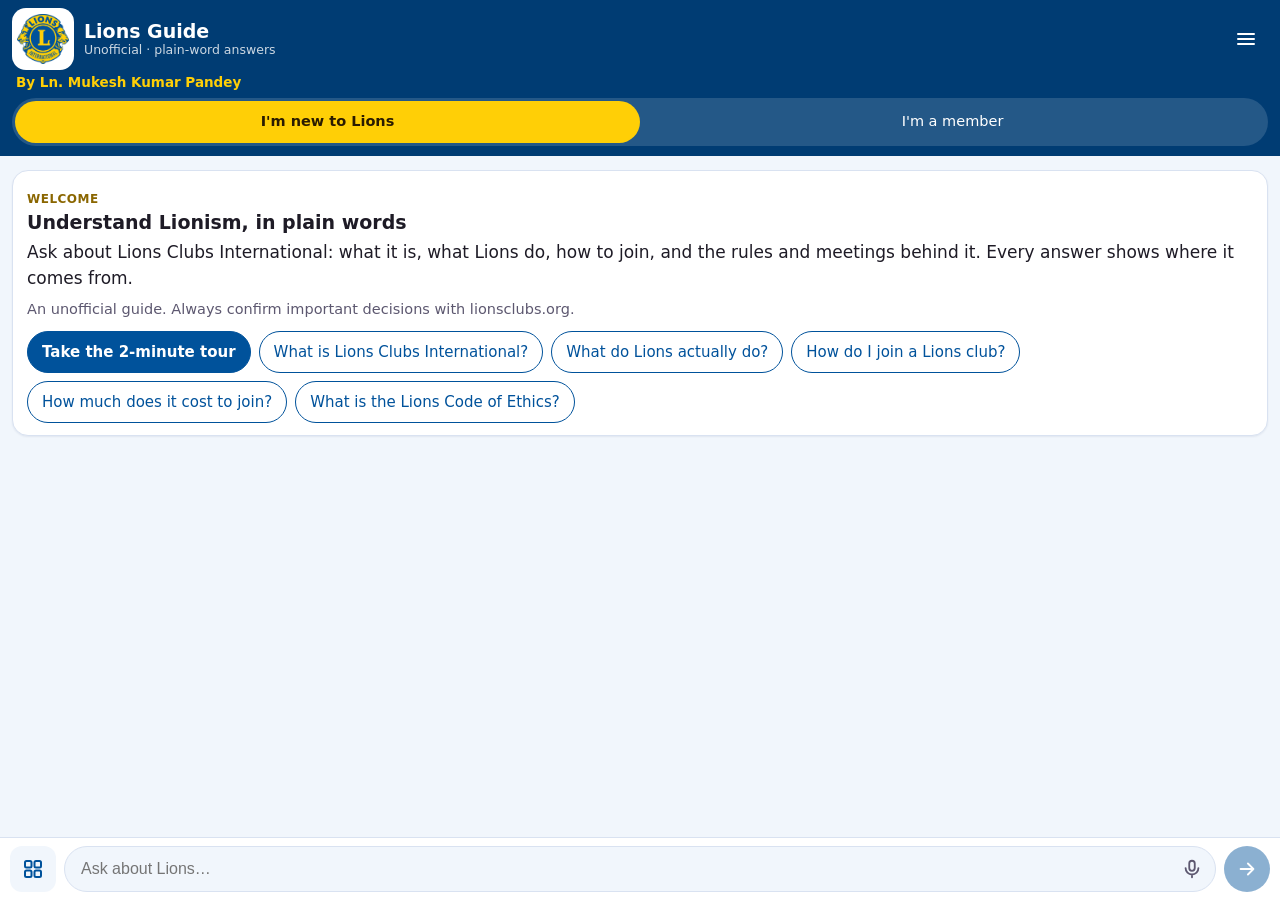
==== index.html @ d9a33a5b "Add files via upload" ====
<!doctype html>
<html lang="en">
<head>
<meta charset="utf-8">
<meta name="viewport" content="width=device-width,initial-scale=1,viewport-fit=cover">
<title>Lions Guide: understand Lionism</title>
<meta name="description" content="A free, unofficial guide that explains Lions Clubs International in plain words: what Lions do, how to join, and the rules and meetings behind it.">
<meta name="theme-color" content="#003c73">
<link rel="manifest" href="manifest.webmanifest">
<link rel="icon" href="icon-192.png">
<link rel="apple-touch-icon" href="apple-touch-icon.png">
<meta name="apple-mobile-web-app-capable" content="yes">
<meta name="mobile-web-app-capable" content="yes">
<meta name="apple-mobile-web-app-title" content="Lions Guide">
<meta name="apple-mobile-web-app-status-bar-style" content="black-translucent">
<link rel="stylesheet" href="style.css">
</head>
<body>
<header class="top">
  <div class="brand">
    <div class="mark" aria-hidden="true">L</div>
    <div class="ttl"><b>Lions Guide</b><small>Unofficial · plain-word answers</small></div>
    <button class="iconbtn" id="menuBtn" type="button" aria-label="Menu">
      <svg viewBox="0 0 24 24"><path d="M4 7h16M4 12h16M4 17h16"/></svg>
    </button>
  </div>
  <div class="by">By Ln. Mukesh Kumar Pandey</div>
  <div class="seg" role="group" aria-label="Who are you?">
    <button type="button" data-mode="new" aria-pressed="true">I'm new to Lions</button>
    <button type="button" data-mode="member" aria-pressed="false">I'm a member</button>
  </div>
</header>

<main id="chat" role="log" aria-live="polite" aria-label="Conversation"></main>

<form class="composer" id="form" autocomplete="off">
  <button class="iconbtn" id="topicsBtn" type="button" aria-label="Browse topics">
    <svg viewBox="0 0 24 24"><rect x="4" y="4" width="6.5" height="6.5" rx="1.5"/><rect x="13.5" y="4" width="6.5" height="6.5" rx="1.5"/><rect x="4" y="13.5" width="6.5" height="6.5" rx="1.5"/><rect x="13.5" y="13.5" width="6.5" height="6.5" rx="1.5"/></svg>
  </button>
  <div class="field">
    <label class="sr" for="q">Ask a question about Lions</label>
    <input id="q" type="text" inputmode="text" enterkeyhint="send" placeholder="Ask about Lions…" maxlength="300" autocapitalize="sentences">
    <button id="mic" type="button" aria-label="Speak your question">
      <svg viewBox="0 0 24 24"><rect x="9" y="3" width="6" height="11" rx="3"/><path d="M5 11a7 7 0 0 0 14 0M12 18v3"/></svg>
    </button>
  </div>
  <button id="send" type="submit" aria-label="Send">
    <svg viewBox="0 0 24 24"><path d="M5 12h14M13 6l6 6-6 6"/></svg>
  </button>
</form>

<div class="scrim" id="scrim"></div>
<section class="sheet" id="sheet" role="dialog" aria-modal="true" aria-labelledby="sheetTitle">
  <header><h3 id="sheetTitle"></h3>
    <button class="iconbtn" id="sheetClose" type="button" aria-label="Close"><svg viewBox="0 0 24 24"><path d="M6 6l12 12M18 6L6 18"/></svg></button>
  </header>
  <div class="body" id="sheetBody"></div>
</section>

<noscript><p style="padding:16px">This guide needs JavaScript. You can read the official material at lionsclubs.org.</p></noscript>
<script src="kb.js"></script>
<script src="search.js"></script>
<script src="app.js"></script>
</body>
</html>
---- style.css ----
:root{
  --purple:#00529b; --purple-d:#003c73; --gold:#ffcf06; --gold-d:#8a6600;
  --bg:#f1f6fc; --card:#fff; --ink:#1e1b26; --muted:#5d5870; --line:#d9e2f1;
  --ok:#1d6b3a; --ok-bg:#e6f4ea; --warn:#8a5a00; --warn-bg:#fff3d6; --user:#00529b; --user-ink:#fff;
  --fs:17px; --r:16px;
}
@media (prefers-color-scheme:dark){
  :root{--bg:#0c1424; --card:#141f36; --ink:#edf2fb; --muted:#a9b8d4; --line:#27365a; --purple:#4f82d6; --purple-d:#0a1a3f;
    --ok:#7fd69b; --ok-bg:#16301f; --warn:#f2c46b; --warn-bg:#3a2d10; --user:#2f64c4; --gold-d:#f5b800}
}
*{box-sizing:border-box;-webkit-tap-highlight-color:transparent}
html,body{margin:0;height:100%;background:var(--bg);color:var(--ink);font:var(--fs)/1.5 system-ui,-apple-system,"Segoe UI",Roboto,"Noto Sans",sans-serif;-webkit-text-size-adjust:100%}
body{display:flex;flex-direction:column;height:100dvh;overflow:hidden}
button{font:inherit;color:inherit;cursor:pointer}
a{color:var(--purple)}
@media (prefers-color-scheme:dark){a{color:#9dbdf2}}

/* header */
.top{background:var(--purple-d);color:#fff;padding:calc(env(safe-area-inset-top) + 8px) 12px 10px;display:flex;flex-direction:column;gap:8px;flex:none}
.brand{display:flex;align-items:center;gap:10px}
.mark{width:38px;height:38px;border-radius:10px;background:var(--gold);color:var(--purple-d);display:grid;place-items:center;font-weight:800;font-size:22px;flex:none}
.ttl{flex:1;min-width:0}
.ttl b{display:block;font-size:19px;line-height:1.15;white-space:nowrap}
.ttl small{display:block;opacity:.8;font-size:12.5px;line-height:1.2;white-space:nowrap;overflow:hidden;text-overflow:ellipsis}
.seg{display:grid;grid-template-columns:1fr 1fr;background:rgba(255,255,255,.14);border-radius:999px;padding:3px}
.seg button{border:0;background:transparent;color:#fff;padding:8px 10px;border-radius:999px;font-size:14.5px;min-height:42px}
.seg button[aria-pressed=true]{background:var(--gold);color:#2a1b00;font-weight:700}
.iconbtn{width:44px;height:44px;border:0;background:transparent;color:inherit;border-radius:12px;display:grid;place-items:center;flex:none}
.iconbtn:active{background:rgba(255,255,255,.15)}
.iconbtn svg{width:24px;height:24px;fill:none;stroke:currentColor;stroke-width:2;stroke-linecap:round;stroke-linejoin:round}

/* chat */
#chat{flex:1;overflow-y:auto;padding:14px 12px 20px;scroll-behavior:smooth;overscroll-behavior:contain}
.msg{max-width:100%;margin:0 0 14px;animation:in .22s ease-out;scroll-margin-top:8px}
@keyframes in{from{opacity:0;transform:translateY(6px)}to{opacity:1;transform:none}}
@media (prefers-reduced-motion:reduce){.msg{animation:none}#chat{scroll-behavior:auto}}
.me{display:flex;justify-content:flex-end}
.me span{background:var(--user);color:var(--user-ink);padding:10px 14px;border-radius:18px 18px 4px 18px;max-width:85%;overflow-wrap:anywhere}
.card{background:var(--card);border:1px solid var(--line);border-radius:var(--r);padding:14px 14px 12px;box-shadow:0 1px 2px rgba(10,30,80,.07)}
.card+.card{margin-top:10px}
.cat{display:inline-block;font-size:12px;font-weight:700;letter-spacing:.04em;text-transform:uppercase;color:var(--gold-d);margin-bottom:2px}
.card h2{margin:0 0 6px;font-size:19px;line-height:1.25}
.card p{margin:0 0 8px}
.small{font-size:14.5px;color:var(--muted)}
details{margin:6px 0 8px;border-top:1px dashed var(--line);padding-top:6px}
summary{cursor:pointer;font-weight:600;min-height:40px;display:flex;align-items:center;color:var(--purple)}
@media (prefers-color-scheme:dark){summary{color:#9dbdf2}}
details ul{margin:4px 0 0;padding-left:20px}
details li{margin:4px 0}
.srcs{display:flex;flex-wrap:wrap;gap:6px;margin:6px 0 4px}
.src{display:inline-flex;align-items:center;gap:6px;border:1px solid var(--line);border-radius:10px;padding:6px 9px;font-size:13.5px;text-decoration:none;min-height:36px;max-width:100%}
.badge{font-size:11px;font-weight:700;padding:2px 6px;border-radius:6px;white-space:nowrap}
.badge.official{background:var(--ok-bg);color:var(--ok)}
.badge.affiliate{background:var(--warn-bg);color:var(--warn)}
.actions{display:flex;gap:6px;flex-wrap:wrap;margin-top:6px}
.act{border:1px solid var(--line);background:transparent;border-radius:10px;padding:6px 12px;min-height:40px;font-size:14px;color:var(--muted)}
.act[aria-pressed=true]{background:var(--ok-bg);color:var(--ok);border-color:transparent}
.chips{display:flex;flex-wrap:wrap;gap:8px;margin-top:10px}
.chip{border:1.5px solid var(--purple);background:transparent;color:var(--purple);border-radius:999px;padding:8px 14px;min-height:42px;font-size:15px;text-align:left}
@media (prefers-color-scheme:dark){.chip{color:#b4cdf7;border-color:#4f82d6}}
.chip:active{background:var(--purple);color:#fff}
.chip.primary{background:var(--purple);color:#fff;font-weight:600}
.lead{font-size:14px;color:var(--muted);margin:2px 2px 8px}
.pass{border-left:4px solid var(--gold);padding:4px 0 4px 10px;margin:10px 0}
.pass b{display:block;font-size:15px}
.pass .where{font-size:13px;color:var(--muted);margin-bottom:3px}
.pass p{margin:2px 0;font-size:15.5px}
.step{font-size:13px;color:var(--muted);margin-bottom:6px}
.dots{display:flex;gap:4px;margin:2px 0 8px}
.dots i{height:5px;flex:1;border-radius:3px;background:var(--line)}
.dots i.on{background:var(--gold)}

/* composer */
.composer{flex:none;background:var(--card);border-top:1px solid var(--line);padding:8px 10px calc(env(safe-area-inset-bottom) + 8px);display:flex;align-items:center;gap:8px}
.composer .iconbtn{color:var(--purple);background:var(--bg);width:46px;height:46px}
@media (prefers-color-scheme:dark){.composer .iconbtn{color:#b4cdf7}}
.field{flex:1;position:relative;min-width:0}
#q{width:100%;border:1.5px solid var(--line);background:var(--bg);color:var(--ink);border-radius:23px;padding:11px 46px 11px 16px;font-size:16px;min-height:46px;outline:none}
#q:focus{border-color:var(--purple)}
#mic{position:absolute;right:2px;top:1px;width:44px;height:44px;border:0;background:transparent;color:var(--muted);border-radius:50%;display:none;place-items:center}
#mic.on{color:#c0392b}
#mic svg,#send svg{width:22px;height:22px;fill:none;stroke:currentColor;stroke-width:2;stroke-linecap:round;stroke-linejoin:round}
#send{width:46px;height:46px;border:0;border-radius:50%;background:var(--purple);color:#fff;display:grid;place-items:center;flex:none}
#send:disabled{opacity:.45}

/* sheet */
.scrim{position:fixed;inset:0;background:rgba(5,12,30,.55);display:none;z-index:20}
.scrim.open{display:block}
.sheet{position:fixed;left:0;right:0;bottom:0;max-height:86dvh;background:var(--card);border-radius:20px 20px 0 0;z-index:21;transform:translateY(105%);transition:transform .25s ease;display:flex;flex-direction:column;padding-bottom:env(safe-area-inset-bottom)}
.sheet.open{transform:none}
@media (prefers-reduced-motion:reduce){.sheet{transition:none}}
.sheet header{display:flex;align-items:center;padding:8px 8px 4px 16px}
.sheet header h3{flex:1;margin:0;font-size:18px}
.sheet .body{overflow-y:auto;padding:4px 16px 18px}
.sheet .iconbtn{color:var(--ink)}
.row{display:flex;align-items:center;justify-content:space-between;gap:10px;width:100%;border:0;background:transparent;text-align:left;padding:12px 4px;min-height:48px;border-bottom:1px solid var(--line);font-size:16px}
.grp{font-size:12px;font-weight:700;letter-spacing:.05em;text-transform:uppercase;color:var(--gold-d);margin:14px 0 2px}
.size button{border:1px solid var(--line);background:transparent;border-radius:10px;padding:8px 14px;min-height:42px;margin-right:6px}
.hide{display:none!important}
.sr{position:absolute;width:1px;height:1px;overflow:hidden;clip:rect(0 0 0 0)}

.docs{padding:4px 14px}.docs>summary{min-height:44px}.docs .pass:first-of-type{margin-top:4px}
.card+.lead,.msg>.lead{margin-top:12px}.src{background:transparent}button.src{color:var(--muted)}

.mark{overflow:hidden}.mark img{width:100%;height:100%;object-fit:contain;display:block;background:#fff;padding:3px}
.ttl small.by{opacity:1;color:var(--gold);font-weight:600;font-size:12.5px;margin-top:1px}

.mark.has-logo{width:62px;height:62px;border-radius:14px;background:#fff;display:grid;place-items:center}
.mark.has-logo img{width:100%;height:100%;object-fit:contain;padding:5px;background:transparent}
.top>.by{margin:-4px 0 0 4px;color:var(--gold);font-weight:700;font-size:13.5px;line-height:1.2}
.seg button[aria-pressed=true]{background:var(--gold)}
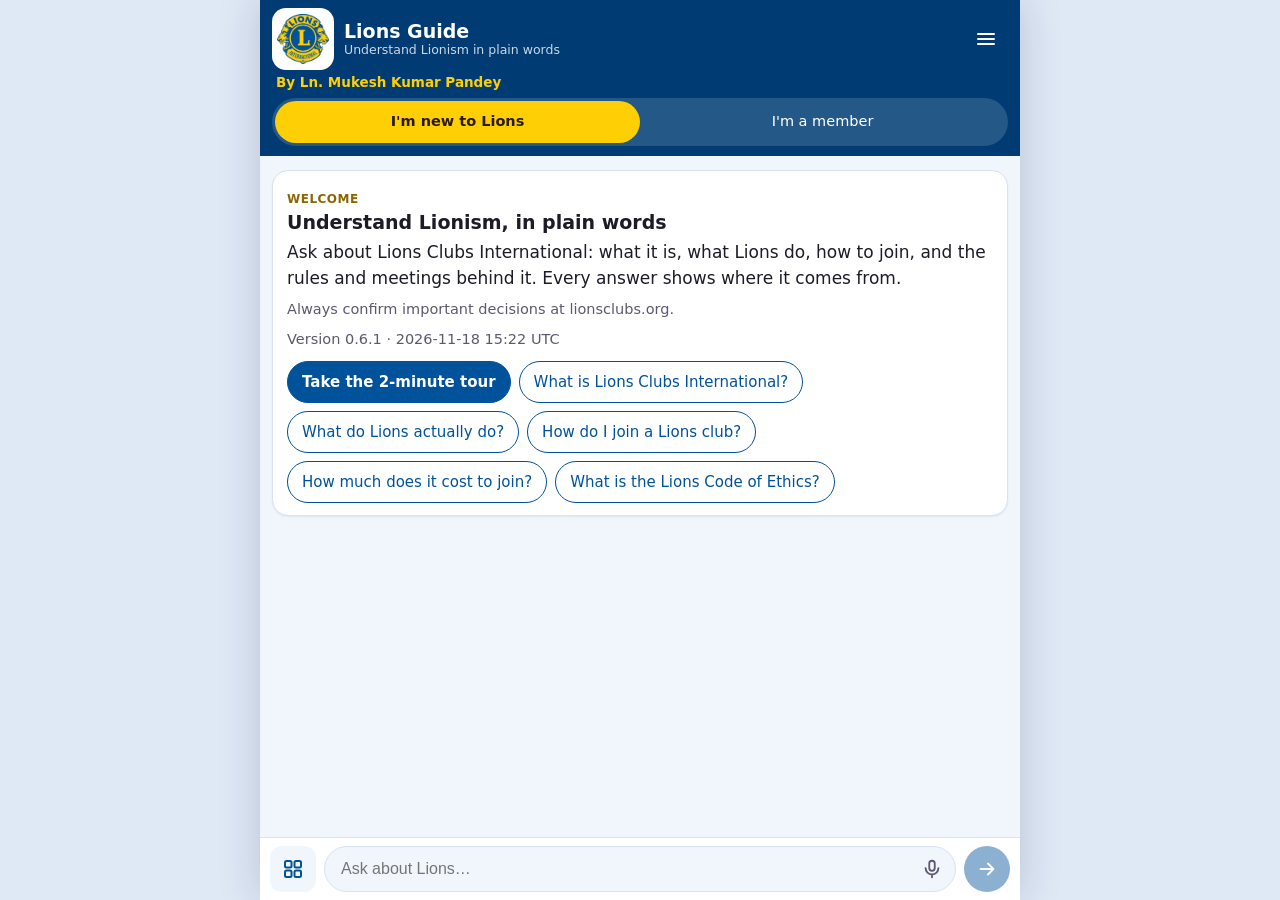
==== commit 8623ec25: "Add files via upload" ====
--- a/index.html
+++ b/index.html
@@ -4,7 +4,7 @@
 <meta charset="utf-8">
 <meta name="viewport" content="width=device-width,initial-scale=1,viewport-fit=cover">
 <title>Lions Guide: understand Lionism</title>
-<meta name="description" content="A free, unofficial guide that explains Lions Clubs International in plain words: what Lions do, how to join, and the rules and meetings behind it.">
+<meta name="description" content="A free guide that explains Lions Clubs International in plain words: what Lions do, how to join, and the rules and meetings behind it.">
 <meta name="theme-color" content="#003c73">
 <link rel="manifest" href="manifest.webmanifest">
 <link rel="icon" href="icon-192.png">
@@ -18,8 +18,8 @@
 <body>
 <header class="top">
   <div class="brand">
-    <div class="mark" aria-hidden="true">L</div>
-    <div class="ttl"><b>Lions Guide</b><small>Unofficial · plain-word answers</small></div>
+    <div class="mark" id="mark"><img id="logo" src="logo.png" alt="Lions Clubs International logo" hidden><span aria-hidden="true">L</span></div>
+    <div class="ttl"><b>Lions Guide</b><small>Understand Lionism in plain words</small></div>
     <button class="iconbtn" id="menuBtn" type="button" aria-label="Menu">
       <svg viewBox="0 0 24 24"><path d="M4 7h16M4 12h16M4 17h16"/></svg>
     </button>
@@ -58,6 +58,7 @@
 </section>
 
 <noscript><p style="padding:16px">This guide needs JavaScript. You can read the official material at lionsclubs.org.</p></noscript>
+<script src="config.js"></script>
 <script src="kb.js"></script>
 <script src="search.js"></script>
 <script src="app.js"></script>
--- a/style.css
+++ b/style.css
@@ -109,3 +109,13 @@
 .mark.has-logo img{width:100%;height:100%;object-fit:contain;padding:5px;background:transparent}
 .top>.by{margin:-4px 0 0 4px;color:var(--gold);font-weight:700;font-size:13.5px;line-height:1.2}
 .seg button[aria-pressed=true]{background:var(--gold)}
+
+/* wide screens: keep the phone layout, centred */
+html{background:#dfe8f5}
+@media (prefers-color-scheme:dark){html{background:#050a14}}
+body{max-width:760px;margin:0 auto;background:var(--bg);box-shadow:0 0 40px rgba(0,30,80,.18)}
+.sheet{max-width:760px;margin:0 auto}
+.mark span[hidden],.mark img[hidden]{display:none}
+.pts{margin:4px 0 8px;padding-left:20px}
+.pts li{margin:4px 0}
+.gen{border-left:4px solid var(--gold)}.gen p{margin:6px 0}.typing{color:#5b6b80;font-style:italic}
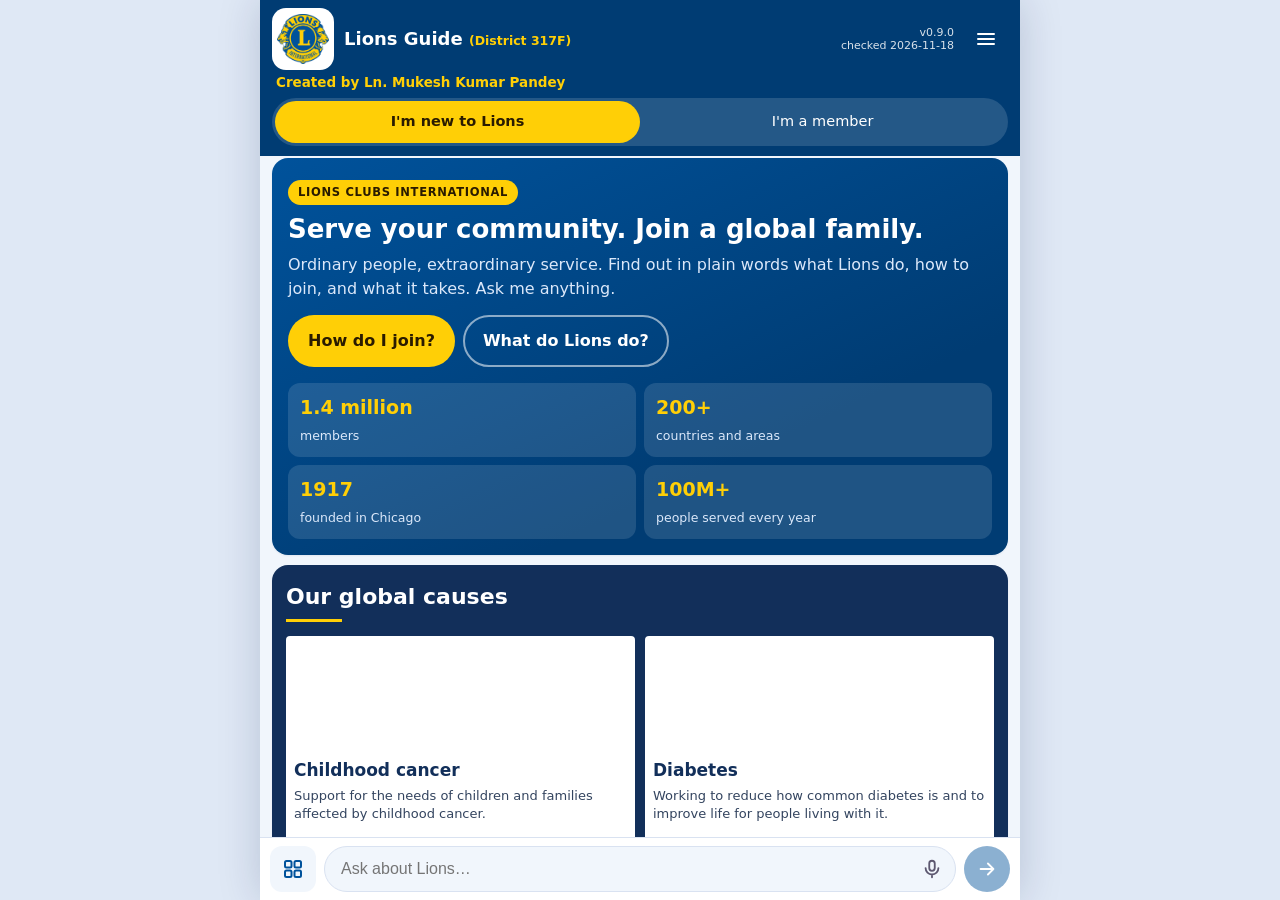
==== commit b7d6bb58: "Add files via upload" ====
--- a/index.html
+++ b/index.html
@@ -19,12 +19,13 @@
 <header class="top">
   <div class="brand">
     <div class="mark" id="mark"><img id="logo" src="logo.png" alt="Lions Clubs International logo" hidden><span aria-hidden="true">L</span></div>
-    <div class="ttl"><b>Lions Guide</b><small>Understand Lionism in plain words</small></div>
+    <div class="ttl"><b>Lions Guide <span class="dist">(District 317F)</span></b><small>Understand Lionism in plain words</small></div>
+    <div class="vtag" id="ver" aria-label="Version"></div>
     <button class="iconbtn" id="menuBtn" type="button" aria-label="Menu">
       <svg viewBox="0 0 24 24"><path d="M4 7h16M4 12h16M4 17h16"/></svg>
     </button>
   </div>
-  <div class="by">By Ln. Mukesh Kumar Pandey</div>
+  <div class="by">Created by Ln. Mukesh Kumar Pandey</div>
   <div class="seg" role="group" aria-label="Who are you?">
     <button type="button" data-mode="new" aria-pressed="true">I'm new to Lions</button>
     <button type="button" data-mode="member" aria-pressed="false">I'm a member</button>
--- a/style.css
+++ b/style.css
@@ -20,7 +20,7 @@
 .brand{display:flex;align-items:center;gap:10px}
 .mark{width:38px;height:38px;border-radius:10px;background:var(--gold);color:var(--purple-d);display:grid;place-items:center;font-weight:800;font-size:22px;flex:none}
 .ttl{flex:1;min-width:0}
-.ttl b{display:block;font-size:19px;line-height:1.15;white-space:nowrap}
+.ttl b{display:block;font-size:19px;line-height:1.15;white-space:pre-line}
 .ttl small{display:block;opacity:.8;font-size:12.5px;line-height:1.2;white-space:nowrap;overflow:hidden;text-overflow:ellipsis}
 .seg{display:grid;grid-template-columns:1fr 1fr;background:rgba(255,255,255,.14);border-radius:999px;padding:3px}
 .seg button{border:0;background:transparent;color:#fff;padding:8px 10px;border-radius:999px;font-size:14.5px;min-height:42px}
@@ -49,7 +49,7 @@
 details li{margin:4px 0}
 .srcs{display:flex;flex-wrap:wrap;gap:6px;margin:6px 0 4px}
 .src{display:inline-flex;align-items:center;gap:6px;border:1px solid var(--line);border-radius:10px;padding:6px 9px;font-size:13.5px;text-decoration:none;min-height:36px;max-width:100%}
-.badge{font-size:11px;font-weight:700;padding:2px 6px;border-radius:6px;white-space:nowrap}
+.badge{font-size:11px;font-weight:700;padding:2px 6px;border-radius:6px;white-space:pre-line}
 .badge.official{background:var(--ok-bg);color:var(--ok)}
 .badge.affiliate{background:var(--warn-bg);color:var(--warn)}
 .actions{display:flex;gap:6px;flex-wrap:wrap;margin-top:6px}
@@ -119,3 +119,49 @@
 .pts{margin:4px 0 8px;padding-left:20px}
 .pts li{margin:4px 0}
 .gen{border-left:4px solid var(--gold)}.gen p{margin:6px 0}.typing{color:#5b6b80;font-style:italic}
+.lib .libitem{display:block;padding:10px 0;border-top:1px dashed var(--line);color:inherit;text-decoration:none}.lib .libitem b{color:var(--purple)}.lib .libitem p{margin:4px 0 0;font-size:.92em}.lib .where{font-size:.82em;color:#5b6b80}
+.tiles{display:grid;grid-template-columns:1fr 1fr;gap:8px;margin:10px 0 4px}
+.tile{display:flex;flex-direction:column;gap:3px;text-align:left;border:1.5px solid var(--line);background:var(--card);color:inherit;border-radius:12px;padding:11px 12px;min-height:76px}
+.tile b{color:var(--purple);font-size:15px;line-height:1.2}.tile small{color:var(--muted);font-size:12.5px;line-height:1.3}
+.tile:active{background:var(--purple)}.tile:active b,.tile:active small{color:#fff}
+.hub .grp{margin:14px 0 4px;font-weight:700;font-size:13px;letter-spacing:.04em;text-transform:uppercase;color:var(--muted)}
+.hub .libitem{margin-top:6px}
+.hub a.libitem{display:block;text-decoration:none;color:inherit;border:1px solid var(--line);border-radius:10px;padding:9px 11px}
+.hub a.libitem b{color:var(--purple);display:block}.hub a.libitem p{margin:3px 0 0;font-size:13.5px;color:var(--muted)}
+.levels .lvl{margin:14px 0 2px;font-weight:700;font-size:13px;letter-spacing:.04em;text-transform:uppercase;color:var(--gold-text,#8a6a00)}
+.hero{background:linear-gradient(155deg,#00529b 0%,#003c73 70%);color:#fff;border:0;padding:20px 16px 16px}
+.hero .kicker{display:inline-block;background:var(--gold);color:#2a1b00;font-weight:800;font-size:11.5px;letter-spacing:.06em;text-transform:uppercase;padding:4px 10px;border-radius:999px;margin-bottom:10px}
+.hero h1{margin:0 0 8px;font-size:26px;line-height:1.15;font-weight:800}
+.hero p{color:#dbe8fa;margin:0 0 14px;font-size:16px}
+.hero .cta{display:flex;flex-wrap:wrap;gap:8px;margin-bottom:16px}
+.btn{border-radius:999px;padding:12px 18px;font-size:16px;font-weight:700;min-height:46px;border:2px solid transparent}
+.btn.gold{background:var(--gold);color:#2a1b00}.btn.ghost{background:transparent;color:#fff;border-color:rgba(255,255,255,.55)}
+.stats{display:grid;grid-template-columns:1fr 1fr;gap:8px}
+.stat{background:rgba(255,255,255,.12);border-radius:12px;padding:10px 12px}
+.stat b{display:block;font-size:19px;color:var(--gold)}.stat small{color:#dbe8fa;font-size:12.5px}
+.tile.cause{align-items:flex-start}.tile .ico{font-size:24px;line-height:1}
+.causes{background:#122f5a;border:0;padding:18px 14px 14px;color:#fff}
+.causes h2{color:#fff;font-size:22px;margin:0}
+.causes .rule{display:block;width:56px;height:3px;background:var(--gold);margin:8px 0 14px}
+.cgrid{display:grid;grid-template-columns:1fr 1fr;gap:10px}
+.cause{display:flex;flex-direction:column;text-align:left;background:#fff;color:#122f5a;border:0;border-radius:4px;padding:8px 8px 12px;gap:4px;min-height:230px}
+.cause .chead{position:relative;display:block;height:104px;border-radius:2px;overflow:hidden}
+.cause .cico{position:absolute;top:12px;left:50%;transform:translateX(-50%);width:46px;height:46px;border:3px solid rgba(255,255,255,.75);border-radius:50%;display:grid;place-items:center;font-size:22px;filter:grayscale(1) brightness(2.4)}
+.cause .ctab{position:absolute;left:0;bottom:0;width:78%;padding:7px 10px;font-weight:700;font-size:14px;clip-path:polygon(0 0,88% 0,100% 100%,0 100%)}
+.cause b{font-size:17px;margin-top:6px;color:#122f5a}
+.cause small{color:#33445f;font-size:13px;line-height:1.35}
+.cause:active{outline:3px solid var(--gold)}
+.embed .top .by{}
+.dover{position:fixed;inset:0;z-index:9999;background:rgba(0,30,70,.82);display:grid;place-items:center;padding:16px;overflow:auto}
+.dbox{background:#fff;color:#122f5a;border-radius:16px;max-width:460px;width:100%;padding:22px 20px 18px;box-shadow:0 12px 40px rgba(0,0,0,.4);border-top:6px solid var(--gold)}
+@media (prefers-color-scheme:dark){.dbox{background:#141f36;color:#edf2fb}.dbox a{color:#9fc0f5}}
+.dlogo{height:54px;width:auto;display:block;margin:0 0 8px}
+.dbox h2{margin:0 0 10px;font-size:22px}.dbox p{margin:0 0 10px;font-size:15.5px;line-height:1.5}
+.dbox .dask{font-weight:600}.dbtns{display:flex;gap:10px;margin-top:14px}
+.dbtns .btn{flex:1}.dbox .btn.ghost{color:#003c73;border-color:#003c73}
+@media (prefers-color-scheme:dark){.dbox .btn.ghost{color:#cfe0fb;border-color:#6f93d3}}
+.dclosed{min-height:100vh;display:grid;place-content:center;justify-items:center;gap:10px;text-align:center;padding:20px;background:#003c73;color:#fff}.dclosed h2{margin:0}
+
+.vtag{margin-left:auto;font-size:11px;line-height:1.2;color:#fff;opacity:.85;text-align:right;white-space:pre-line}
+.brand .ttl{min-width:0}
+.ttl b{font-size:18px}.ttl b .dist{font-size:12.5px;font-weight:600;color:var(--gold);white-space:nowrap}.ttl small:not(.by){display:none}
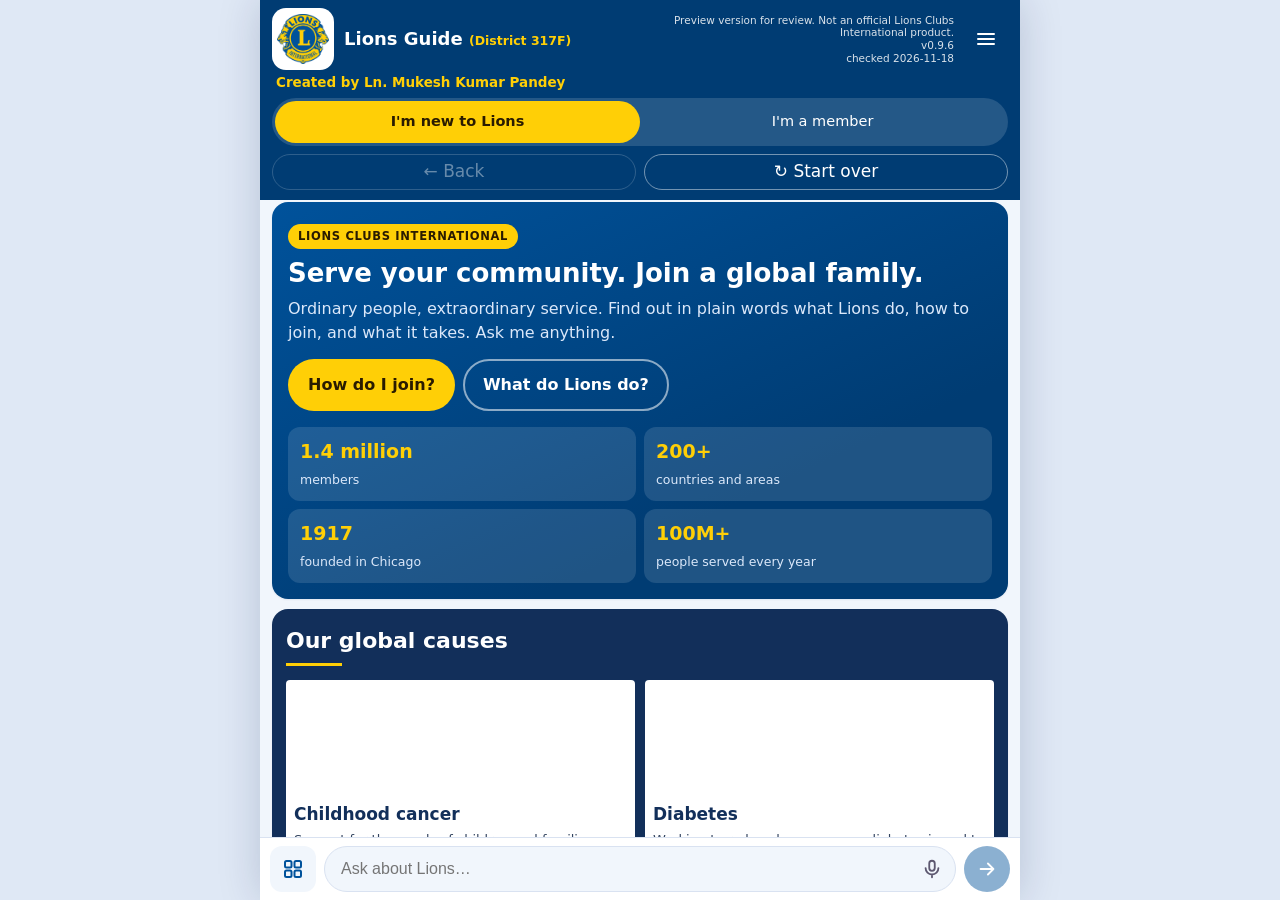
==== commit 95927ca9: "Add files via upload" ====
--- a/index.html
+++ b/index.html
@@ -29,6 +29,10 @@
   <div class="seg" role="group" aria-label="Who are you?">
     <button type="button" data-mode="new" aria-pressed="true">I'm new to Lions</button>
     <button type="button" data-mode="member" aria-pressed="false">I'm a member</button>
+  </div>
+  <div class="nav2">
+    <button type="button" id="backBtn">&#8592; Back</button>
+    <button type="button" id="resetBtn">&#8635; Start over</button>
   </div>
 </header>
 
--- a/style.css
+++ b/style.css
@@ -165,3 +165,5 @@
 .vtag{margin-left:auto;font-size:11px;line-height:1.2;color:#fff;opacity:.85;text-align:right;white-space:pre-line}
 .brand .ttl{min-width:0}
 .ttl b{font-size:18px}.ttl b .dist{font-size:12.5px;font-weight:600;color:var(--gold);white-space:nowrap}.ttl small:not(.by){display:none}
+.nav2{display:flex;gap:8px}.nav2 button{flex:1;min-height:36px;border:1px solid rgba(255,255,255,.45);background:transparent;color:#fff;border-radius:999px;font:600 13px inherit;cursor:pointer}.nav2 button:disabled{opacity:.4;cursor:default}.nav2 button:focus-visible{outline:3px solid var(--gold)}
+.vtag{max-width:46%;font-size:10.5px}
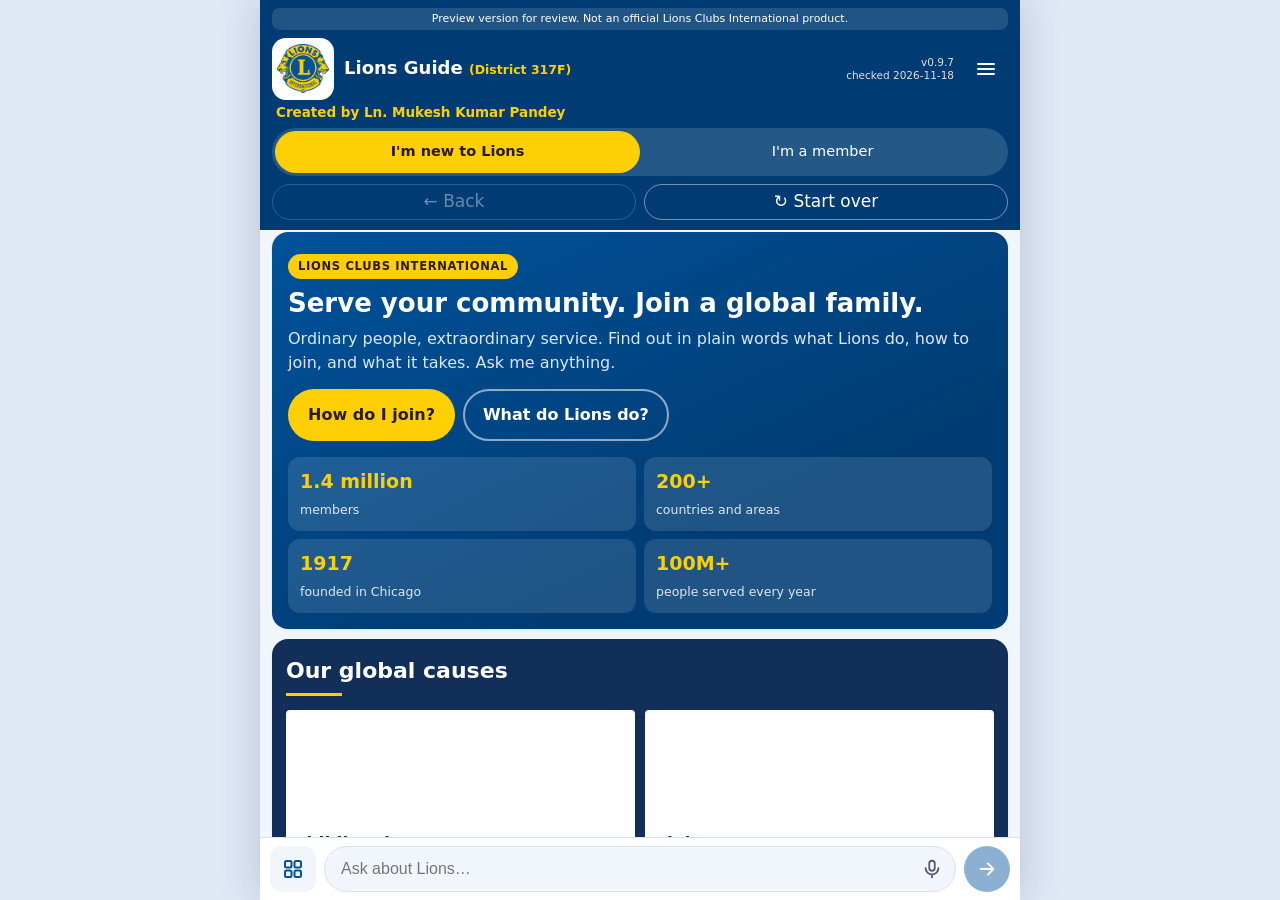
==== commit dc39baae: "Add files via upload" ====
--- a/index.html
+++ b/index.html
@@ -17,6 +17,7 @@
 </head>
 <body>
 <header class="top">
+  <div class="notice">Preview version for review. Not an official Lions Clubs International product.</div>
   <div class="brand">
     <div class="mark" id="mark"><img id="logo" src="logo.png" alt="Lions Clubs International logo" hidden><span aria-hidden="true">L</span></div>
     <div class="ttl"><b>Lions Guide <span class="dist">(District 317F)</span></b><small>Understand Lionism in plain words</small></div>
--- a/style.css
+++ b/style.css
@@ -167,3 +167,4 @@
 .ttl b{font-size:18px}.ttl b .dist{font-size:12.5px;font-weight:600;color:var(--gold);white-space:nowrap}.ttl small:not(.by){display:none}
 .nav2{display:flex;gap:8px}.nav2 button{flex:1;min-height:36px;border:1px solid rgba(255,255,255,.45);background:transparent;color:#fff;border-radius:999px;font:600 13px inherit;cursor:pointer}.nav2 button:disabled{opacity:.4;cursor:default}.nav2 button:focus-visible{outline:3px solid var(--gold)}
 .vtag{max-width:46%;font-size:10.5px}
+.notice{text-align:center;font-size:11px;line-height:1.25;color:#fff;background:rgba(255,255,255,.12);border-radius:8px;padding:4px 8px;text-wrap:balance}.vtag{max-width:none}
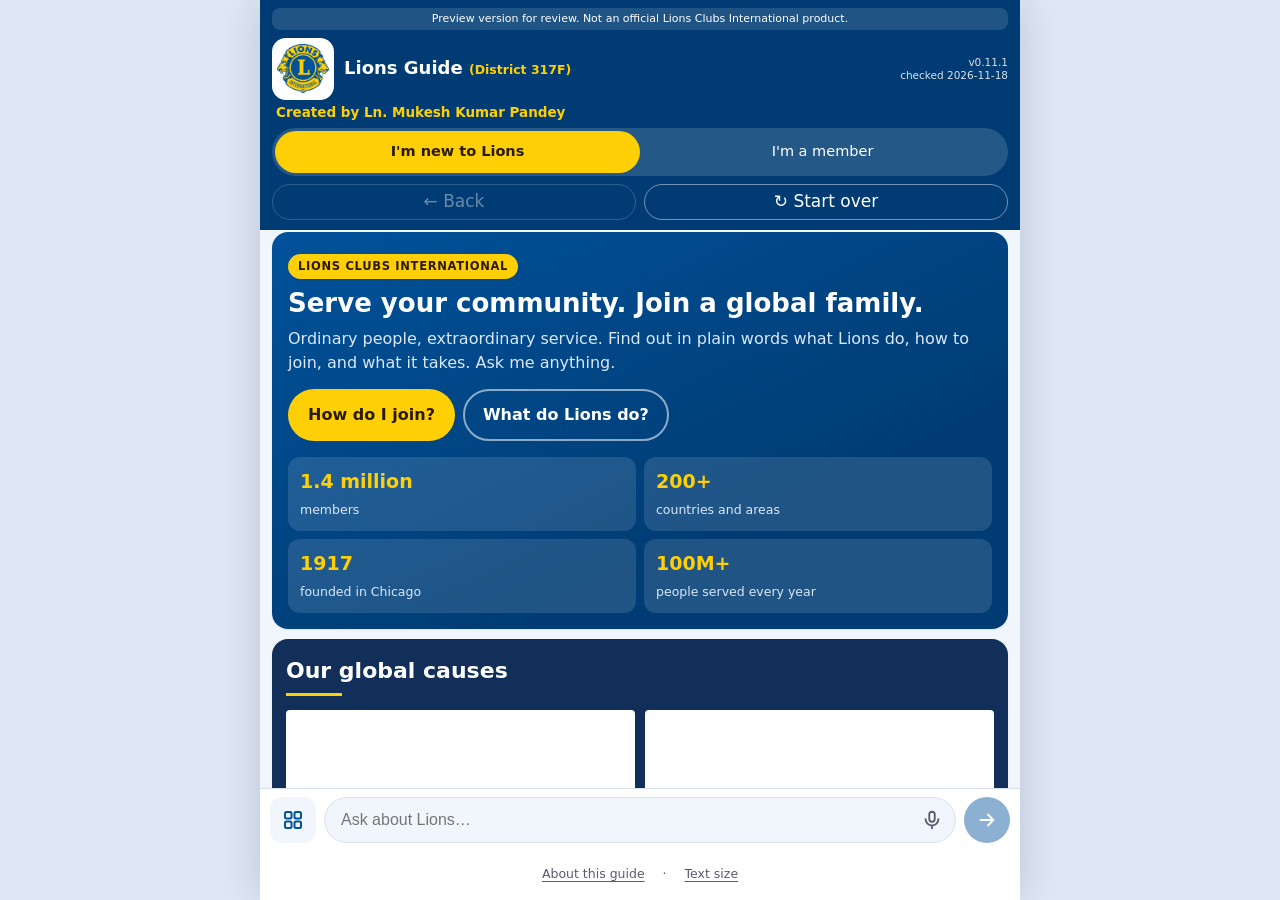
==== commit 6e176619: "Add files via upload" ====
--- a/index.html
+++ b/index.html
@@ -22,9 +22,6 @@
     <div class="mark" id="mark"><img id="logo" src="logo.png" alt="Lions Clubs International logo" hidden><span aria-hidden="true">L</span></div>
     <div class="ttl"><b>Lions Guide <span class="dist">(District 317F)</span></b><small>Understand Lionism in plain words</small></div>
     <div class="vtag" id="ver" aria-label="Version"></div>
-    <button class="iconbtn" id="menuBtn" type="button" aria-label="Menu">
-      <svg viewBox="0 0 24 24"><path d="M4 7h16M4 12h16M4 17h16"/></svg>
-    </button>
   </div>
   <div class="by">Created by Ln. Mukesh Kumar Pandey</div>
   <div class="seg" role="group" aria-label="Who are you?">
@@ -55,6 +52,8 @@
   </button>
 </form>
 
+<nav class="footlinks" aria-label="More"><button type="button" id="aboutBtn">About this guide</button><span aria-hidden="true">&middot;</span><button type="button" id="sizeBtn">Text size</button></nav>
+
 <div class="scrim" id="scrim"></div>
 <section class="sheet" id="sheet" role="dialog" aria-modal="true" aria-labelledby="sheetTitle">
   <header><h3 id="sheetTitle"></h3>
--- a/style.css
+++ b/style.css
@@ -168,3 +168,16 @@
 .nav2{display:flex;gap:8px}.nav2 button{flex:1;min-height:36px;border:1px solid rgba(255,255,255,.45);background:transparent;color:#fff;border-radius:999px;font:600 13px inherit;cursor:pointer}.nav2 button:disabled{opacity:.4;cursor:default}.nav2 button:focus-visible{outline:3px solid var(--gold)}
 .vtag{max-width:46%;font-size:10.5px}
 .notice{text-align:center;font-size:11px;line-height:1.25;color:#fff;background:rgba(255,255,255,.12);border-radius:8px;padding:4px 8px;text-wrap:balance}.vtag{max-width:none}
+
+.pinov{z-index:100000}
+.dbox input#pinIn{width:100%;box-sizing:border-box;font-size:20px;letter-spacing:.3em;text-align:center;padding:12px;margin:10px 0 4px;border:2px solid #c9b46a;border-radius:10px}
+.pinmsg{color:#b3261e;font-size:14px;min-height:20px;margin:4px 0 8px}
+.dbox .small{font-size:13px;opacity:.8;margin-top:12px}
+
+.footlinks{flex:none;display:flex;justify-content:center;align-items:center;gap:10px;padding:4px 10px calc(env(safe-area-inset-bottom) + 6px);background:var(--card);font-size:12.5px;color:var(--muted,#667)}
+.footlinks button{background:none;border:0;padding:10px 8px;min-height:38px;font:inherit;color:inherit;text-decoration:underline;text-underline-offset:3px;cursor:pointer}
+.embed .footlinks{display:none}
+.about h4{margin:16px 0 4px;font-size:14px;color:var(--purple)}
+.about p{margin:4px 0;line-height:1.5}
+.about .note{background:#fff7e0;border:1px solid #e6cf85;border-radius:10px;padding:10px 12px;margin:8px 0}
+.size button.on{outline:2px solid var(--purple)}
